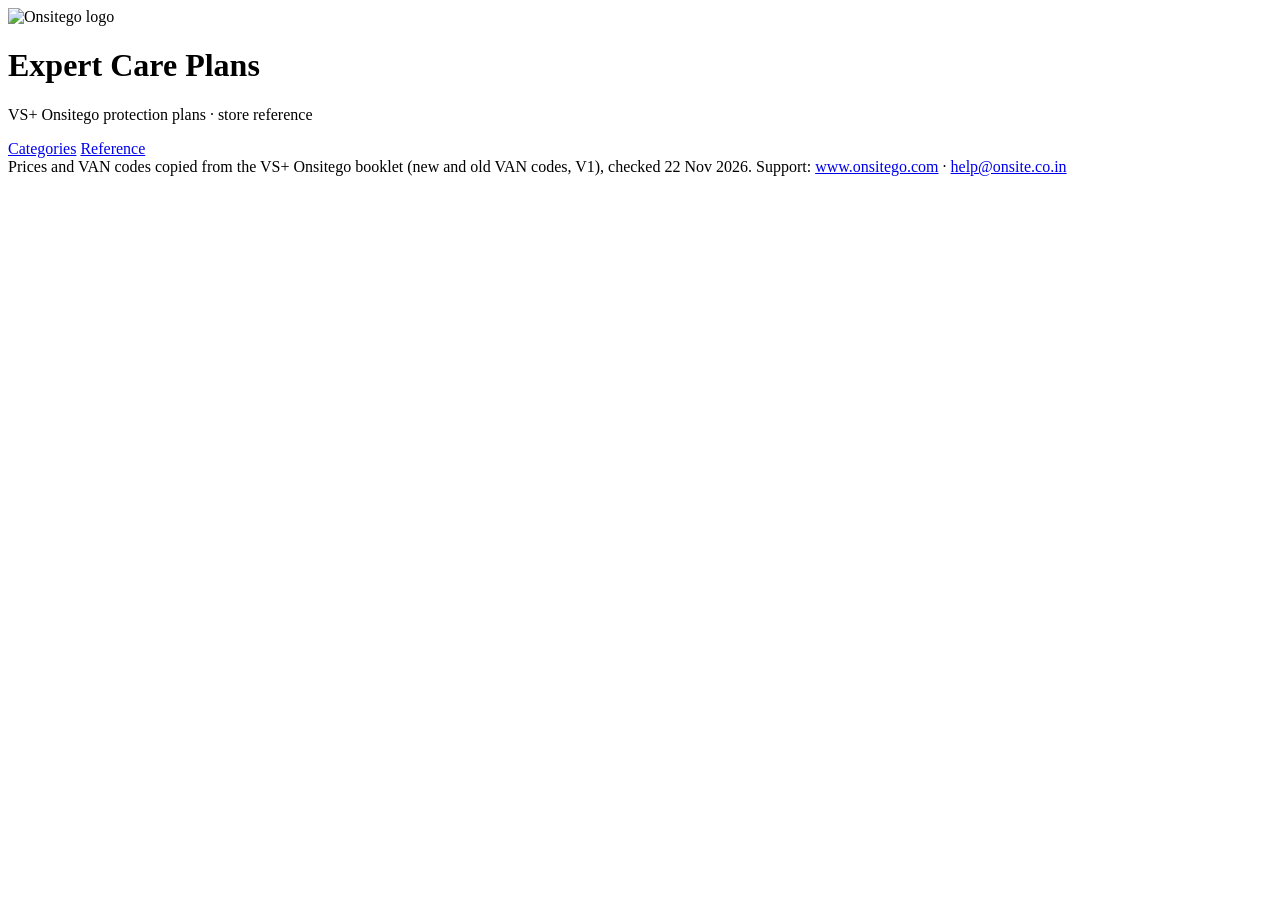
==== 1-index.html @ b0789113 "Add files via upload" ====
<!DOCTYPE html>
<html lang="en">
<head>
<meta charset="utf-8">
<meta name="viewport" content="width=device-width, initial-scale=1">
<title>Expert Care Plans — VS+ Onsitego</title>
<meta name="description" content="Every VS+ Onsitego protection plan from the current booklet. Browse by category, or enter a device price to see the exact slab, plan prices and VAN codes.">
<link rel="icon" href="logo.jpg">
<link rel="stylesheet" href="style.css">
</head>
<body>
<div id="splash" hidden>
  <img src="welcome.jpg" alt="Welcome to Onsitego">
  <button type="button" id="splash-skip">Skip</button>
</div>
<header class="site-head">
  <img class="site-logo" src="logo.jpg" alt="Onsitego logo">
  <div class="site-head-text">
    <h1>Expert Care Plans</h1>
    <p class="site-sub">VS+ Onsitego protection plans · store reference</p>
  </div>
  <nav class="site-nav" aria-label="Pages">
    <a href="#/" data-nav="home">Categories</a>
    <a href="#/reference" data-nav="reference">Reference</a>
  </nav>
</header>
<main id="app"></main>
<footer class="site-foot">
  Prices and VAN codes copied from the VS+ Onsitego booklet (new and old VAN codes, V1), checked 22 Nov 2026.
  Support: <a href="https://www.onsitego.com">www.onsitego.com</a> · <a href="mailto:help@onsite.co.in">help@onsite.co.in</a>
</footer>
<script src="data.js"></script>
<script src="app.js"></script>
</body>
</html>
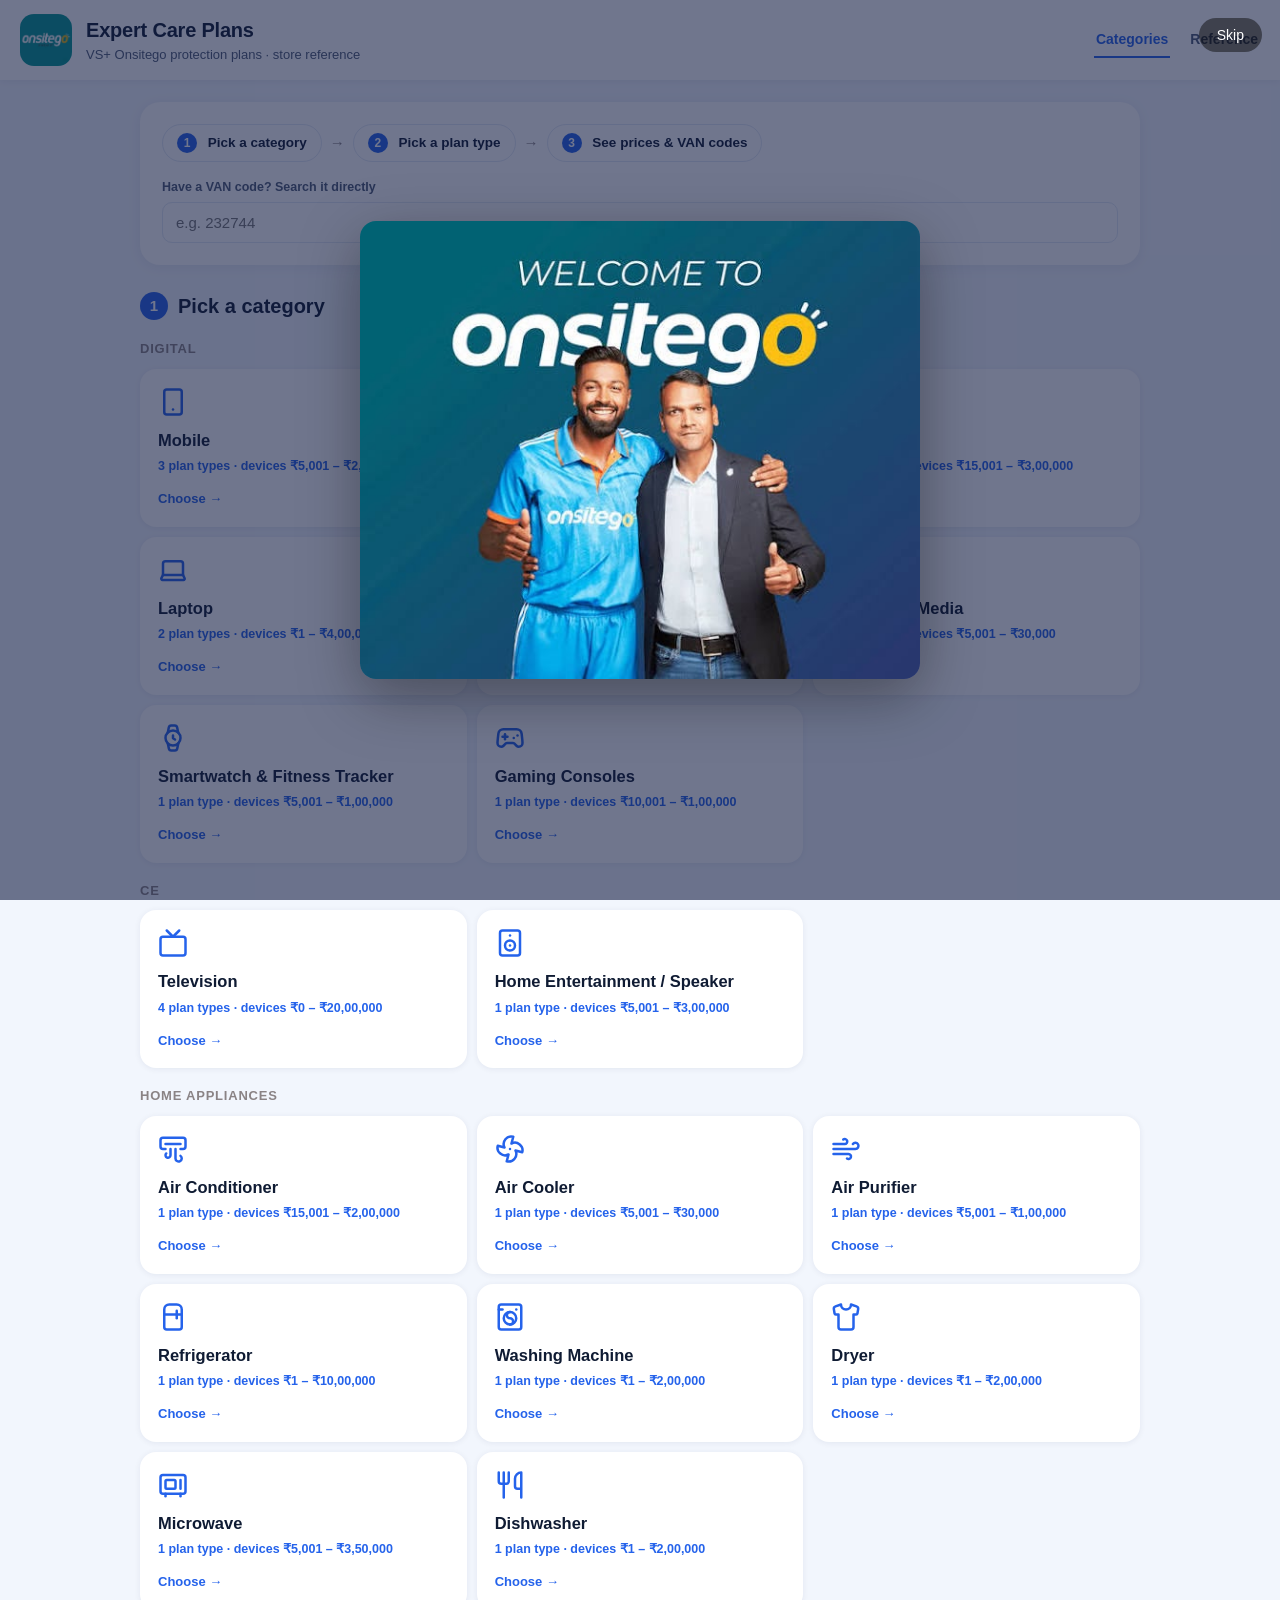
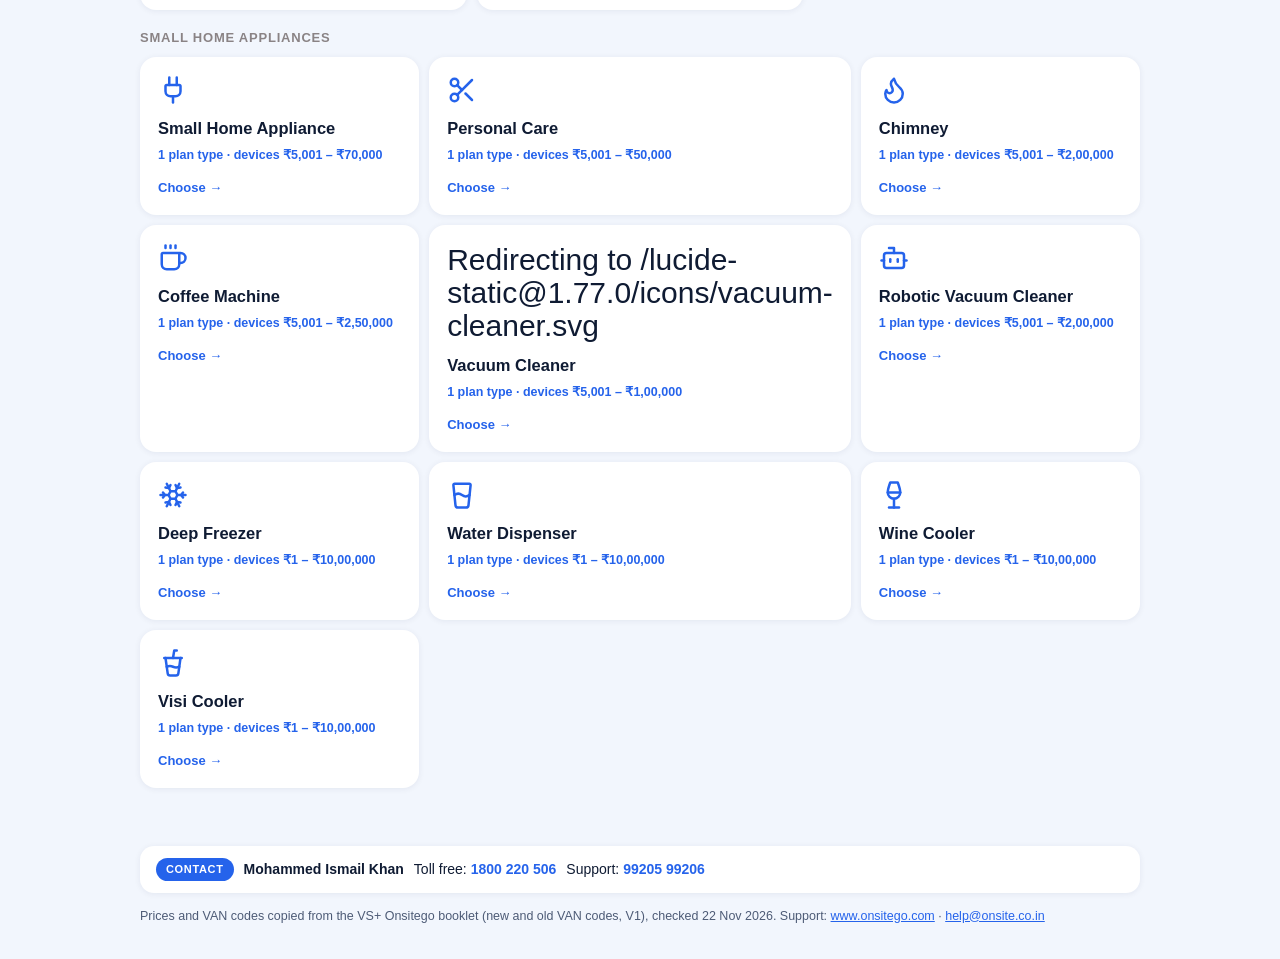
==== commit eabc30ee: "Add files via upload" ====
--- a/1-index.html
+++ b/1-index.html
@@ -26,10 +26,17 @@
 </header>
 <main id="app"></main>
 <footer class="site-foot">
+  <div class="contact">
+    <span class="contact-label">Contact</span>
+    <b>Mohammed Ismail Khan</b>
+    <span>Toll free: <a class="contact-tel" href="tel:1800220506">1800 220 506</a></span>
+    <span>Support: <a class="contact-tel" href="tel:+919920599206">99205 99206</a></span>
+  </div>
   Prices and VAN codes copied from the VS+ Onsitego booklet (new and old VAN codes, V1), checked 22 Nov 2026.
   Support: <a href="https://www.onsitego.com">www.onsitego.com</a> · <a href="mailto:help@onsite.co.in">help@onsite.co.in</a>
 </footer>
 <script src="data.js"></script>
-<script src="app.js"></script>
+<script src="icons.js"></script>
+  <script src="app.js"></script>
 </body>
 </html>
--- a/style.css
+++ b/style.css
@@ -0,0 +1,222 @@
+:root {
+  --ink: #0f1b33;
+  --ink-2: #4d5b76;
+  --hairline: #e2e9f5;
+  --teal: #2563eb;
+  --teal-dark: #1d4ed8;
+  --hit: #e8f0ff;
+  --hit-border: #2563eb;
+  --sand: #f2f6fd;
+  --ink-3: #8b98b2;
+}
+* { box-sizing: border-box; }
+body {
+  margin: 0;
+  font-family: -apple-system, BlinkMacSystemFont, "Segoe UI", Roboto, "Helvetica Neue", Arial, sans-serif;
+  color: var(--ink);
+  background: var(--sand);
+  font-size: 15px;
+  line-height: 1.5;
+}
+a { color: var(--teal); }
+
+/* splash */
+#splash {
+  position: fixed; inset: 0; z-index: 50;
+  background: rgba(18, 27, 66, 0.6);
+  display: flex; align-items: center; justify-content: center;
+  opacity: 1; transition: opacity 0.4s ease;
+}
+#splash.closing { opacity: 0; pointer-events: none; }
+#splash img {
+  max-width: min(560px, 92vw); height: auto;
+  border-radius: 16px; box-shadow: 0 18px 60px rgba(0,0,0,0.35);
+  animation: ec-pop 0.35s ease-out;
+}
+@keyframes ec-pop { from { transform: scale(0.96); opacity: 0; } to { transform: scale(1); opacity: 1; } }
+#splash-skip {
+  position: absolute; top: 18px; right: 18px;
+  background: rgba(0,0,0,0.45); color: #fff; border: none; border-radius: 999px;
+  padding: 9px 18px; font-size: 14px; cursor: pointer;
+}
+
+/* header */
+.site-head {
+  background: #fff; border-bottom: 1px solid var(--hairline);
+  padding: 14px 20px;
+  display: flex; align-items: center; gap: 14px; flex-wrap: wrap;
+  position: sticky; top: 0; z-index: 10;
+}
+.site-logo { width: 52px; height: 52px; border-radius: 12px; object-fit: cover; }
+.site-head h1 { font-size: 20px; margin: 0; letter-spacing: -0.01em; }
+.site-sub { margin: 0; font-size: 13px; color: var(--ink-2); }
+.site-head-text { flex: 1; min-width: 180px; }
+.site-nav { display: flex; gap: 18px; }
+.site-nav a {
+  text-decoration: none; color: var(--ink-2); font-weight: 600; font-size: 14px;
+  padding: 6px 2px; border-bottom: 2px solid transparent;
+}
+.site-nav a.active { color: var(--teal); border-bottom-color: var(--teal); }
+
+main { max-width: 1040px; margin: 0 auto; padding: 22px 20px 40px; }
+.site-foot {
+  max-width: 1040px; margin: 0 auto; padding: 18px 20px 34px;
+  font-size: 12.5px; color: var(--ink-2);
+}
+
+/* hero */
+.hero { background: #fff; border: 1px solid var(--hairline); border-radius: 16px; padding: 22px; margin-bottom: 18px; }
+.hero h2 { margin: 0 0 6px; font-size: 24px; letter-spacing: -0.015em; }
+.hero p { margin: 0; color: var(--ink-2); max-width: 60ch; }
+.hero .cover { margin-top: 16px; }
+.hero .cover img { width: 100%; max-width: 560px; border-radius: 12px; display: block; }
+.hero .fact { color: var(--teal); font-weight: 600; font-size: 13px; margin-bottom: 4px; }
+
+/* finder */
+.finder { display: grid; grid-template-columns: 1fr; gap: 12px; margin-top: 16px; }
+@media (min-width: 768px) { .finder { grid-template-columns: 1fr 1fr; } }
+.field label { display: block; font-size: 12.5px; font-weight: 600; color: var(--ink-2); margin-bottom: 5px; }
+.field input {
+  width: 100%; padding: 11px 13px; font-size: 15px;
+  border: 1px solid var(--hairline); border-radius: 8px; background: #fff; color: var(--ink);
+}
+.field input:focus { outline: 2px solid var(--teal); outline-offset: 0; border-color: var(--teal); }
+.hint { font-size: 13px; color: var(--ink-2); margin-top: 10px; }
+.warn {
+  background: #f4efec; border-radius: 10px; padding: 10px 14px; margin-top: 10px; font-size: 13.5px;
+}
+.warn b { display: block; margin-bottom: 2px; }
+
+/* sections + cards */
+.section-title { font-size: 18px; margin: 26px 0 10px; letter-spacing: -0.01em; }
+.grid { display: grid; grid-template-columns: 1fr; gap: 10px; }
+@media (min-width: 560px) { .grid { grid-template-columns: 1fr 1fr; } }
+@media (min-width: 900px) { .grid { grid-template-columns: 1fr 1fr 1fr; } }
+.card {
+  display: flex; flex-direction: column; gap: 3px;
+  padding: 14px 16px; border: 1px solid var(--hairline); border-radius: 12px;
+  text-decoration: none; color: var(--ink); background: #fff;
+}
+.card:hover { border-color: var(--teal); }
+.card-name { font-weight: 600; font-size: 15px; }
+.card:hover .card-name { text-decoration: underline; }
+.card-plans { font-size: 12.5px; color: var(--ink-2); }
+.card-range { font-size: 12.5px; color: var(--teal); font-weight: 600; margin-top: 2px; }
+
+/* tables */
+.only-mobile { display: block; }
+.only-desktop { display: none; }
+@media (min-width: 768px) { .only-mobile { display: none; } .only-desktop { display: block; } }
+.tbl { width: 100%; border-collapse: collapse; font-size: 13.5px; background: #fff; border-radius: 10px; overflow: hidden; border: 1px solid var(--hairline); }
+.tbl th { background: var(--teal-dark); color: #fff; text-align: left; padding: 9px 11px; font-weight: 600; font-size: 12.5px; }
+.tbl td { padding: 7px 11px; border-bottom: 1px solid var(--hairline); }
+.tbl tr.slab-start td { border-top: 1px solid #d8d4d2; }
+.tbl .slab { font-weight: 600; white-space: nowrap; }
+.tbl .num { text-align: right; }
+.tbl .price { font-weight: 600; }
+.tbl .van { font-variant-numeric: tabular-nums; letter-spacing: 0.02em; }
+.tbl tr.hit td { background: var(--hit); }
+.tbl .check { text-align: center; }
+
+.mrow { border: 1px solid var(--hairline); border-radius: 10px; padding: 10px 12px; margin-bottom: 8px; background: #fff; }
+.mrow.hit { background: var(--hit); border-color: var(--hit-border); }
+.mrow-slab { font-weight: 600; font-size: 14px; margin-bottom: 4px; }
+.mrow-plan { display: flex; flex-wrap: wrap; gap: 4px 12px; font-size: 13px; padding: 3px 0; }
+.mrow-term { font-weight: 600; min-width: 58px; }
+.mrow-price { font-weight: 600; color: var(--teal); }
+.mrow-van { color: var(--ink-2); font-variant-numeric: tabular-nums; }
+
+/* match summary */
+.match { border: 1.5px solid var(--teal); border-radius: 12px; padding: 12px 14px; margin: 12px 0; background: #f0f5ff; }
+.match-head { font-weight: 600; font-size: 14.5px; margin-bottom: 6px; }
+.match-note { font-size: 12.5px; color: var(--ink-2); margin-bottom: 6px; }
+.match-plan { display: flex; flex-wrap: wrap; align-items: center; gap: 4px 14px; font-size: 13.5px; padding: 3px 0; }
+.match-term { font-weight: 600; min-width: 62px; }
+.match-price { font-weight: 600; color: var(--teal); font-size: 15px; }
+.match-van { color: var(--ink-2); font-size: 12.5px; }
+.match-van b { color: var(--ink); font-variant-numeric: tabular-nums; }
+.copybtn {
+  border: 1px solid var(--hairline); background: #fff; border-radius: 6px;
+  font-size: 11.5px; padding: 3px 8px; cursor: pointer; color: var(--ink-2); margin-left: 6px;
+}
+.copybtn:hover { border-color: var(--teal); color: var(--teal); }
+
+/* van results */
+.van-hit { border: 1px solid var(--hairline); border-radius: 10px; padding: 10px 12px; margin-top: 8px; background: #fff; }
+.van-hit-top { display: flex; align-items: center; gap: 10px; }
+.van-code { font-weight: 600; font-size: 15px; font-variant-numeric: tabular-nums; }
+.van-kind { font-size: 11.5px; color: var(--teal); font-weight: 600; text-transform: uppercase; letter-spacing: 0.04em; }
+.van-detail { font-size: 13px; margin-top: 2px; }
+.dim { color: var(--ink-2); }
+
+.copay { border: 1px solid var(--hairline); border-radius: 10px; padding: 10px 14px; margin-top: 10px; max-width: 420px; background: #fff; }
+.copay-title { font-weight: 600; font-size: 13px; margin-bottom: 6px; }
+.copay-row { display: flex; justify-content: space-between; font-size: 13px; padding: 3px 0; }
+.footnote { font-size: 12px; color: var(--ink-2); margin-top: 8px; }
+.group-block { margin-bottom: 8px; }
+.backlink { display: inline-block; margin-top: 18px; font-weight: 600; font-size: 14px; }
+ul.plain { padding-left: 20px; }
+ul.plain li { margin-bottom: 8px; }
+.panel { background: #fff; border: 1px solid var(--hairline); border-radius: 14px; padding: 18px 20px; margin-bottom: 16px; }
+.panel h3 { margin: 0 0 8px; font-size: 16px; }
+#splash[hidden] { display: none; }
+
+/* ---- 3-step flow redesign ---- */
+.steps { display: flex; flex-wrap: wrap; align-items: center; gap: 8px; margin-bottom: 16px; }
+.step-pill { background: #fff; border: 1px solid var(--hairline); border-radius: 999px; padding: 8px 14px; font-size: 13.5px; font-weight: 600; color: var(--ink); }
+.step-pill b { display: inline-flex; align-items: center; justify-content: center; width: 20px; height: 20px; border-radius: 50%; background: var(--teal); color: #fff; font-size: 12px; margin-right: 7px; }
+.step-arrow { color: #8a8385; font-weight: 700; }
+.step-title { display: flex; align-items: center; gap: 10px; font-size: 20px; margin: 26px 0 14px; }
+.step-num { display: inline-flex; align-items: center; justify-content: center; width: 28px; height: 28px; border-radius: 50%; background: var(--teal); color: #fff; font-size: 15px; font-weight: 700; flex: none; }
+.group-title { font-size: 13px; text-transform: uppercase; letter-spacing: .06em; color: #8a8385; margin: 18px 0 10px; }
+.crumbs { font-size: 13.5px; color: #8a8385; margin-bottom: 14px; }
+.crumbs a { color: var(--teal); text-decoration: none; font-weight: 600; }
+.crumbs span { margin: 0 4px; }
+.hero.slim { display: flex; align-items: center; gap: 16px; padding: 18px 20px; }
+.hero.slim h2 { margin: 0 0 4px; }
+.hero.slim p { margin: 0; }
+.hero-ic { font-size: 40px; line-height: 1; flex: none; }
+.card { align-items: flex-start; text-align: left; padding: 18px; }
+.card-icon { font-size: 30px; line-height: 1.1; margin-bottom: 8px; }
+.card-name { font-size: 16.5px; }
+.card-go { color: var(--teal); font-weight: 700; font-size: 13px; margin-top: 10px; }
+.card-price { color: var(--ink); font-weight: 700; font-size: 14.5px; margin-top: 4px; }
+.grid.plans .card { min-height: 0; }
+.finder-panel { padding: 16px 18px; }
+.vansearch { margin-top: 6px; }
+.card-icon svg, .hero-ic svg { display: block; color: var(--teal); }
+.card-icon svg { width: 30px; height: 30px; }
+.hero-ic svg { width: 42px; height: 42px; }
+.tbl td.model{font-family:ui-monospace,SFMono-Regular,Consolas,monospace;font-size:12px;color:var(--muted)}
+.mrow-van.model{display:block}
+
+/* blue app theme polish */
+.site-head { box-shadow: 0 1px 8px rgba(16,24,64,.07); border-bottom: none; }
+.site-logo { border-radius: 14px; }
+.hero { border-radius: 20px; border: none; box-shadow: 0 2px 14px rgba(16,24,64,.07); }
+.card { border-radius: 16px; border: none; box-shadow: 0 1px 6px rgba(16,24,64,.07); }
+.card:hover { box-shadow: 0 6px 18px rgba(37,99,235,.16); }
+.panel, .finder, .terms-panel { border-radius: 16px; }
+.mrow { border-radius: 14px; }
+.mrow.hit { box-shadow: 0 3px 12px rgba(37,99,235,.14); }
+.field input { border-radius: 10px; border-color: var(--hairline); }
+.tbl { border-radius: 14px; }
+.tbl th { background: var(--teal); }
+.warn { background: #fff7e8; }
+.match { border-radius: 16px; box-shadow: 0 4px 16px rgba(37,99,235,.14); }
+.copybtn { border-radius: 8px; }
+.copay { border-radius: 14px; }
+
+/* contact block */
+.site-foot .contact {
+  background: #fff; border-radius: 14px; box-shadow: 0 1px 6px rgba(16,24,64,.07);
+  padding: 12px 16px; margin-bottom: 14px;
+  display: flex; align-items: center; gap: 10px; flex-wrap: wrap;
+  font-size: 14px; color: var(--ink);
+}
+.contact-label {
+  background: var(--teal); color: #fff; font-size: 11px; font-weight: 700;
+  text-transform: uppercase; letter-spacing: .06em;
+  border-radius: 999px; padding: 3px 10px;
+}
+.contact-tel { font-weight: 700; text-decoration: none; }
